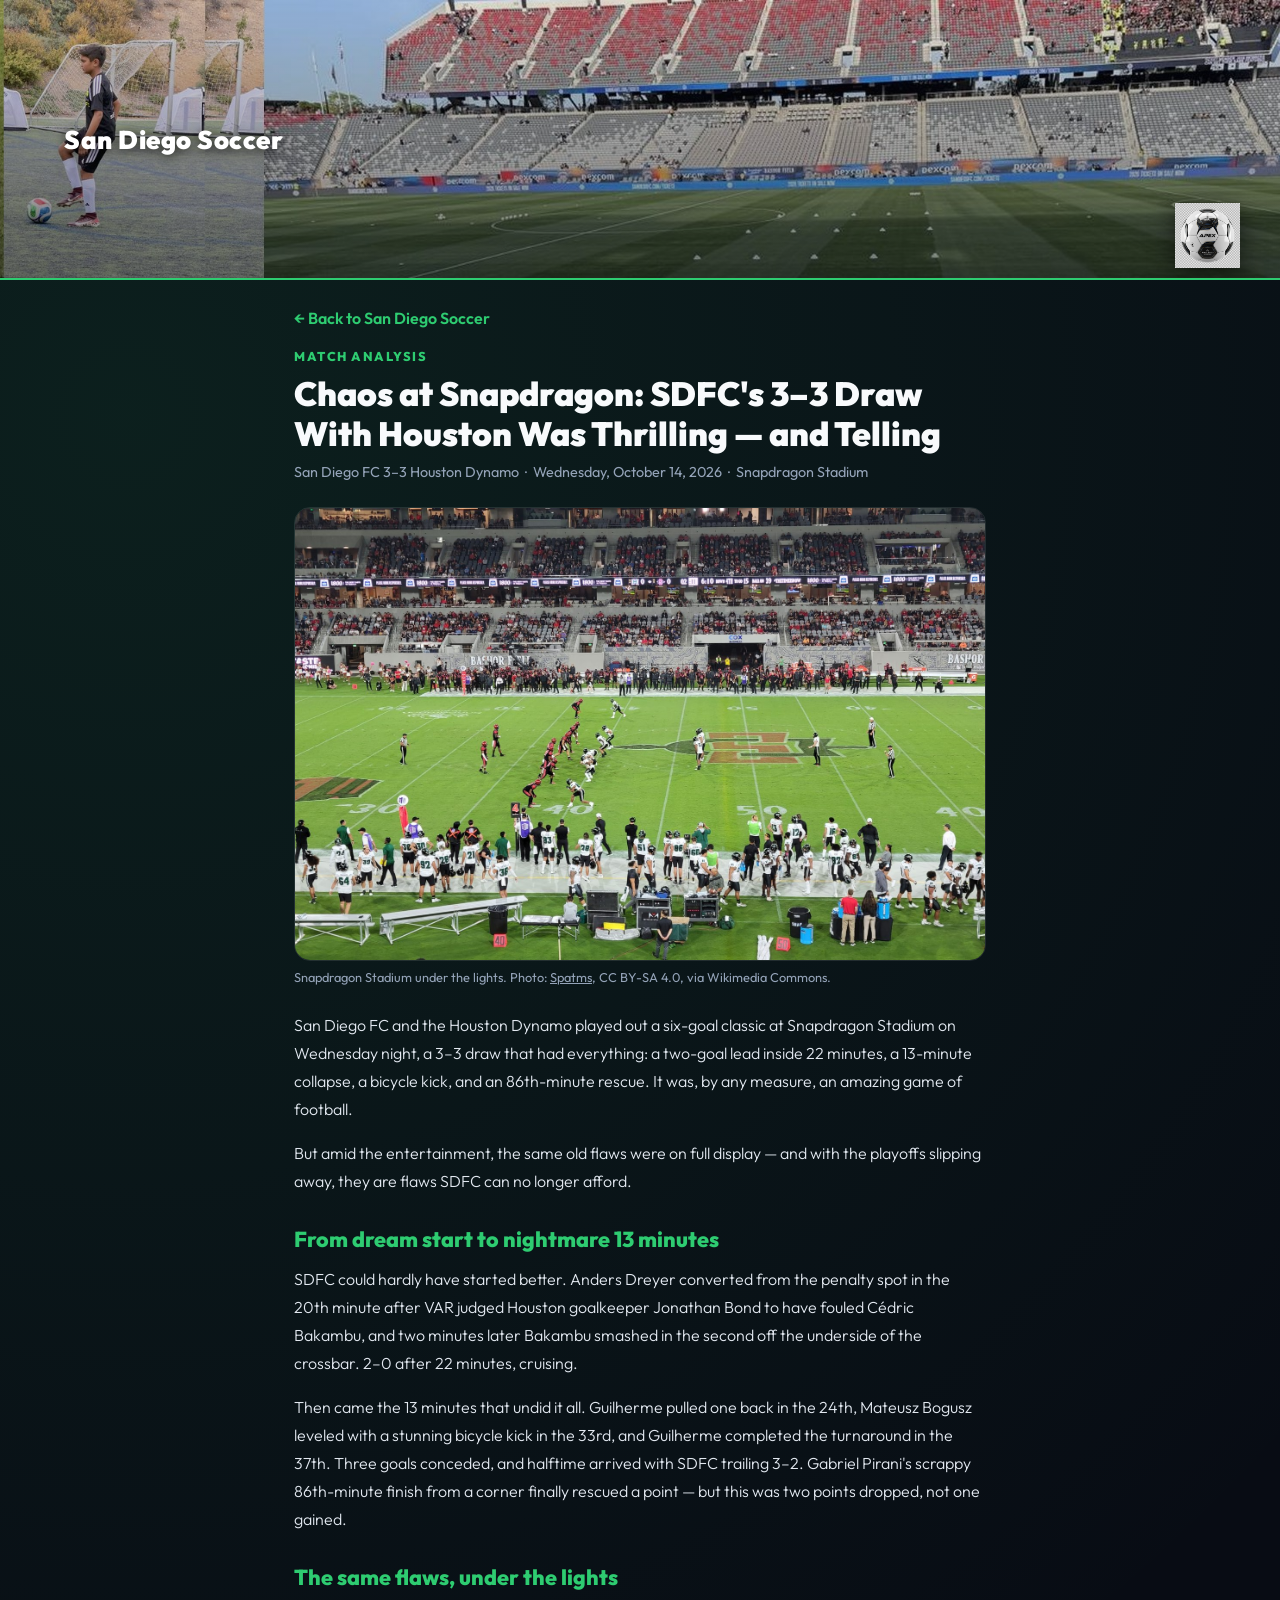
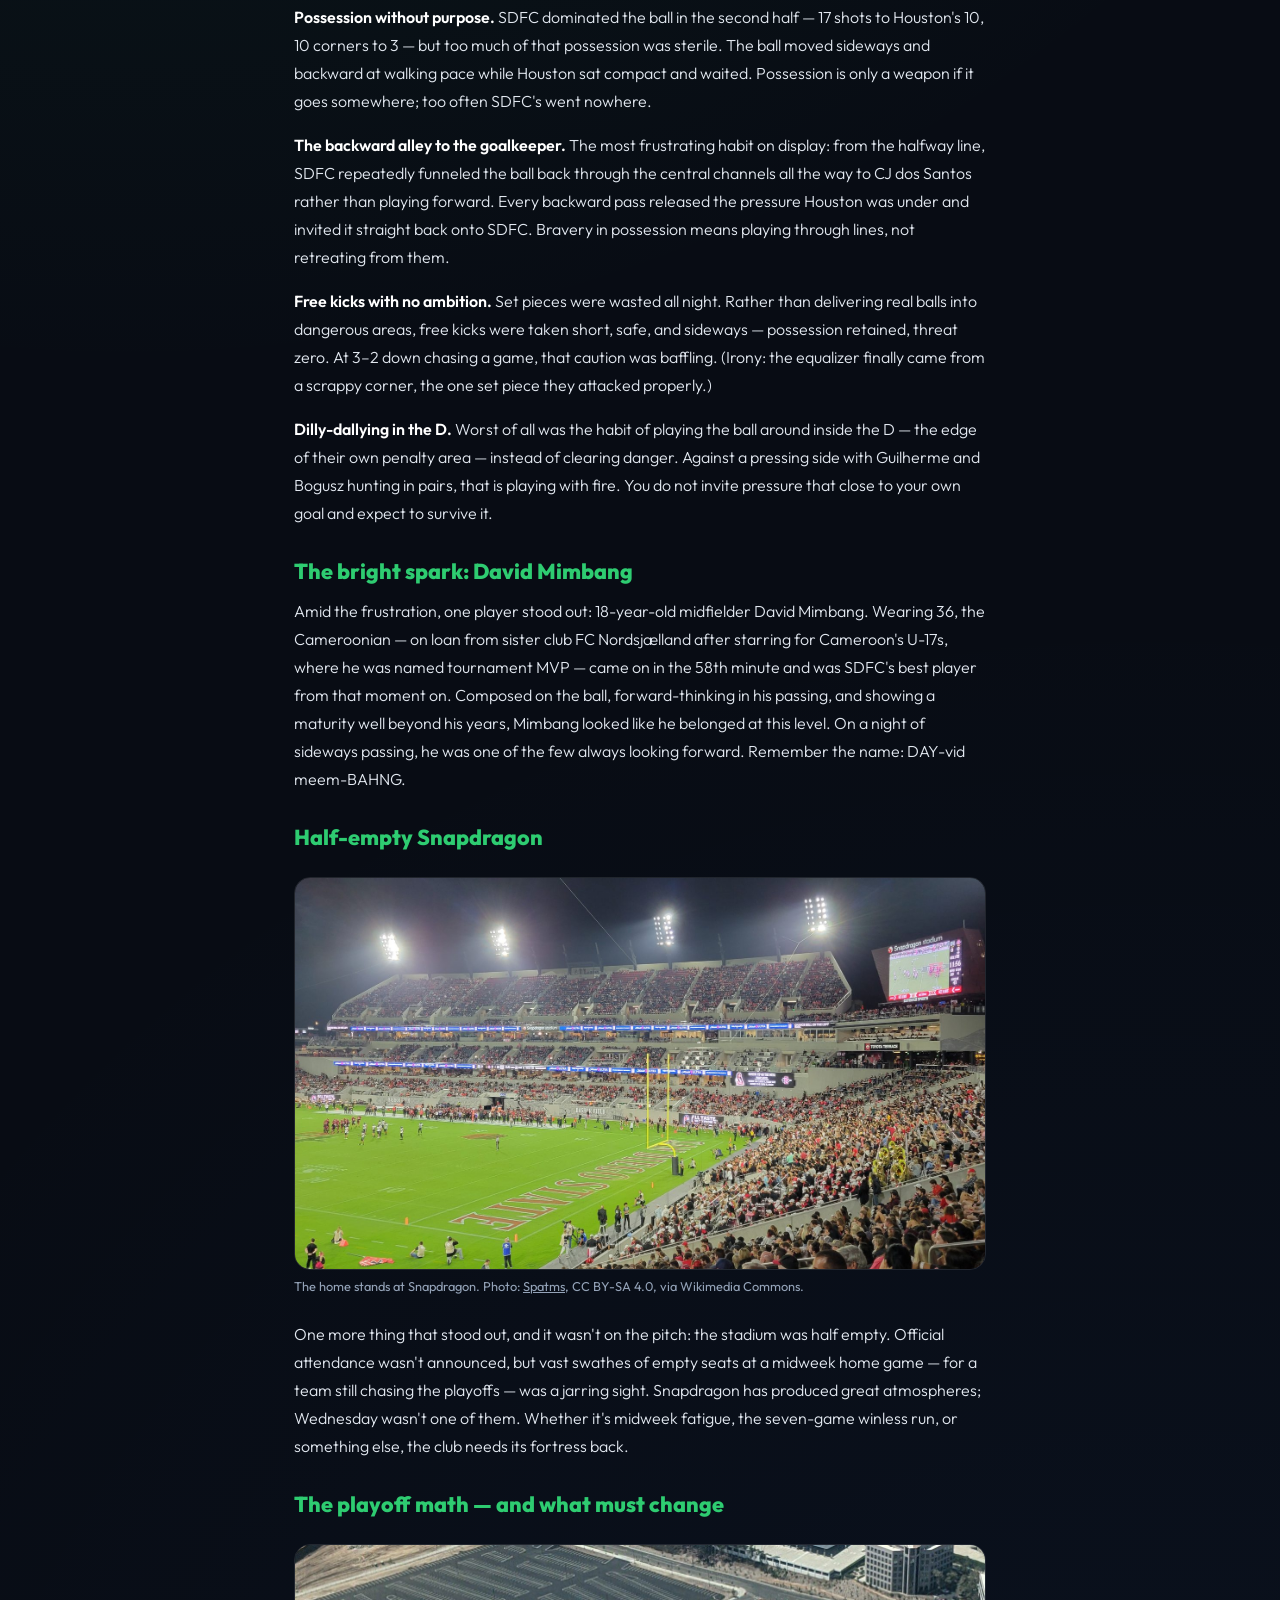
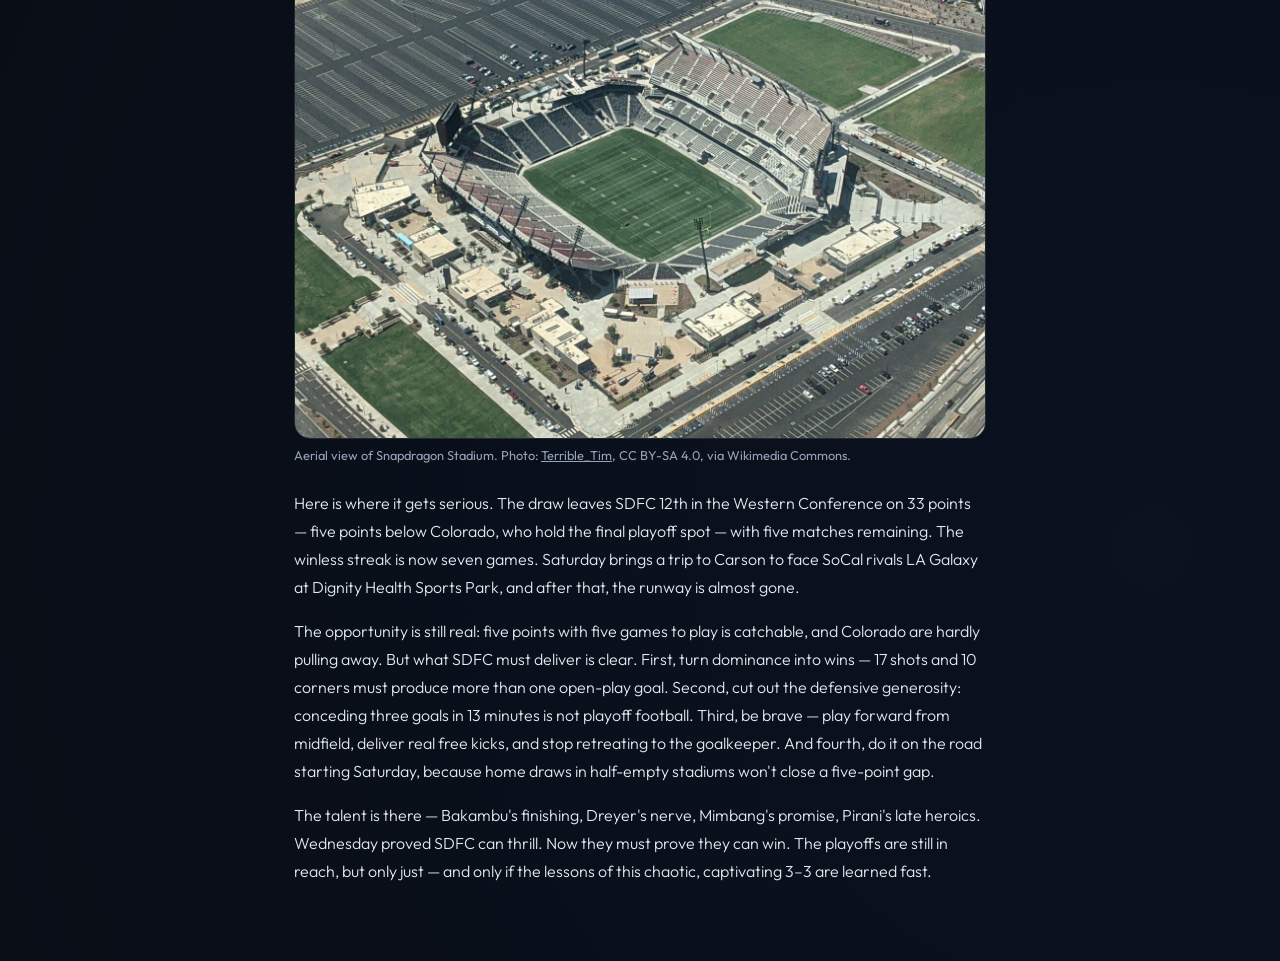
==== sdfc-houston-3-3.html @ 5e39ba10 "Add SDFC 3-3 Houston match analysis article + homepage news card" ====
<!DOCTYPE html>
<html lang="en">
<head>
    <meta charset="UTF-8">
    <meta name="viewport" content="width=device-width, initial-scale=1.0">
    <title>Chaos at Snapdragon: SDFC's 3–3 Draw With Houston Was Thrilling — and Telling | San Diego Soccer</title>
    <meta name="description" content="Analyst's take on San Diego FC's 3–3 draw with Houston Dynamo: the collapse, the flaws, David Mimbang's breakout, and what the playoff chase demands.">
    <meta property="og:title" content="Chaos at Snapdragon: SDFC's 3–3 Draw With Houston Was Thrilling — and Telling">
    <meta property="og:description" content="Six goals, a 13-minute collapse, a bicycle kick, an 86th-minute rescue — and the same old flaws. What SDFC must fix to keep the playoff dream alive.">
    <meta property="og:image" content="https://soccer.nepaliboy.com/sdfc-snapdragon-night.jpg">
    <meta property="og:url" content="https://soccer.nepaliboy.com/sdfc-houston-3-3.html">
    <meta property="og:type" content="article">
    <meta name="twitter:card" content="summary_large_image">
    <link rel="stylesheet" href="style.css?v=7">
    <link rel="preconnect" href="https://fonts.googleapis.com">
    <link rel="preconnect" href="https://fonts.gstatic.com" crossorigin>
    <link href="https://fonts.googleapis.com/css2?family=Outfit:wght@300;400;600;800;900&display=swap" rel="stylesheet">
    <style>
        .article-wrap { max-width: 820px; margin: 0 auto; padding: 28px 5% 60px; }
        .article-kicker { color: var(--primary); font-weight: 800; text-transform: uppercase; letter-spacing: 1.5px; font-size: 0.8rem; margin-bottom: 10px; }
        .article-wrap h1 { font-size: 2.1rem; font-weight: 900; line-height: 1.2; margin-bottom: 8px; }
        .article-meta { color: var(--text-dim); font-size: 0.9rem; margin-bottom: 24px; }
        .article-wrap h2 { font-size: 1.35rem; font-weight: 800; margin: 30px 0 12px; color: var(--primary); }
        .article-wrap p { line-height: 1.75; margin-bottom: 16px; color: #e2e8f0; font-weight: 300; }
        .article-wrap p strong { font-weight: 600; color: #fff; }
        .article-wrap figure { margin: 26px 0; }
        .article-wrap figure img { width: 100%; border-radius: 16px; border: 1px solid var(--glass-border); display: block; }
        .article-wrap figcaption { font-size: 0.8rem; color: var(--text-dim); margin-top: 8px; }
        .article-wrap figcaption a { color: var(--text-dim); }
        .back-link { display: inline-block; margin-bottom: 20px; color: var(--primary); text-decoration: none; font-weight: 600; }
        .back-link:hover { text-decoration: underline; }
        @media (max-width: 768px) { .article-wrap h1 { font-size: 1.5rem; } }
    </style>
</head>
<body>
    <header class="hero-header">
        <img src="banner-mashup-v5.jpg" alt="San Diego soccer" class="header-bg">
        <div class="header-overlay"></div>
        <div class="banner-title">San Diego Soccer</div>
        <img src="soccer_ball.png" alt="Soccer Ball" class="ball ball-1">
    </header>

    <main class="article-wrap">
        <a class="back-link" href="index.html">← Back to San Diego Soccer</a>
        <div class="article-kicker">Match Analysis</div>
        <h1>Chaos at Snapdragon: SDFC's 3–3 Draw With Houston Was Thrilling — and Telling</h1>
        <div class="article-meta">San Diego FC 3–3 Houston Dynamo &nbsp;·&nbsp; Wednesday, October 14, 2026 &nbsp;·&nbsp; Snapdragon Stadium</div>

        <figure>
            <img src="sdfc-snapdragon-night.jpg" alt="Snapdragon Stadium under the lights">
            <figcaption>Snapdragon Stadium under the lights. Photo: <a href="https://commons.wikimedia.org/wiki/User:Spatms">Spatms</a>, CC BY-SA 4.0, via Wikimedia Commons.</figcaption>
        </figure>

        <p>San Diego FC and the Houston Dynamo played out a six-goal classic at Snapdragon Stadium on Wednesday night, a 3–3 draw that had everything: a two-goal lead inside 22 minutes, a 13-minute collapse, a bicycle kick, and an 86th-minute rescue. It was, by any measure, an amazing game of football.</p>

        <p>But amid the entertainment, the same old flaws were on full display — and with the playoffs slipping away, they are flaws SDFC can no longer afford.</p>

        <h2>From dream start to nightmare 13 minutes</h2>

        <p>SDFC could hardly have started better. Anders Dreyer converted from the penalty spot in the 20th minute after VAR judged Houston goalkeeper Jonathan Bond to have fouled Cédric Bakambu, and two minutes later Bakambu smashed in the second off the underside of the crossbar. 2–0 after 22 minutes, cruising.</p>

        <p>Then came the 13 minutes that undid it all. Guilherme pulled one back in the 24th, Mateusz Bogusz leveled with a stunning bicycle kick in the 33rd, and Guilherme completed the turnaround in the 37th. Three goals conceded, and halftime arrived with SDFC trailing 3–2. Gabriel Pirani's scrappy 86th-minute finish from a corner finally rescued a point — but this was two points dropped, not one gained.</p>

        <h2>The same flaws, under the lights</h2>

        <p><strong>Possession without purpose.</strong> SDFC dominated the ball in the second half — 17 shots to Houston's 10, 10 corners to 3 — but too much of that possession was sterile. The ball moved sideways and backward at walking pace while Houston sat compact and waited. Possession is only a weapon if it goes somewhere; too often SDFC's went nowhere.</p>

        <p><strong>The backward alley to the goalkeeper.</strong> The most frustrating habit on display: from the halfway line, SDFC repeatedly funneled the ball back through the central channels all the way to CJ dos Santos rather than playing forward. Every backward pass released the pressure Houston was under and invited it straight back onto SDFC. Bravery in possession means playing through lines, not retreating from them.</p>

        <p><strong>Free kicks with no ambition.</strong> Set pieces were wasted all night. Rather than delivering real balls into dangerous areas, free kicks were taken short, safe, and sideways — possession retained, threat zero. At 3–2 down chasing a game, that caution was baffling. (Irony: the equalizer finally came from a scrappy corner, the one set piece they attacked properly.)</p>

        <p><strong>Dilly-dallying in the D.</strong> Worst of all was the habit of playing the ball around inside the D — the edge of their own penalty area — instead of clearing danger. Against a pressing side with Guilherme and Bogusz hunting in pairs, that is playing with fire. You do not invite pressure that close to your own goal and expect to survive it.</p>

        <h2>The bright spark: David Mimbang</h2>

        <p>Amid the frustration, one player stood out: 18-year-old midfielder David Mimbang. Wearing 36, the Cameroonian — on loan from sister club FC Nordsjælland after starring for Cameroon's U-17s, where he was named tournament MVP — came on in the 58th minute and was SDFC's best player from that moment on. Composed on the ball, forward-thinking in his passing, and showing a maturity well beyond his years, Mimbang looked like he belonged at this level. On a night of sideways passing, he was one of the few always looking forward. Remember the name: DAY-vid meem-BAHNG.</p>

        <h2>Half-empty Snapdragon</h2>

        <figure>
            <img src="sdfc-snapdragon-stands.jpg" alt="The home stands at Snapdragon Stadium">
            <figcaption>The home stands at Snapdragon. Photo: <a href="https://commons.wikimedia.org/wiki/User:Spatms">Spatms</a>, CC BY-SA 4.0, via Wikimedia Commons.</figcaption>
        </figure>

        <p>One more thing that stood out, and it wasn't on the pitch: the stadium was half empty. Official attendance wasn't announced, but vast swathes of empty seats at a midweek home game — for a team still chasing the playoffs — was a jarring sight. Snapdragon has produced great atmospheres; Wednesday wasn't one of them. Whether it's midweek fatigue, the seven-game winless run, or something else, the club needs its fortress back.</p>

        <h2>The playoff math — and what must change</h2>

        <figure>
            <img src="sdfc-snapdragon-aerial.jpg" alt="Aerial view of Snapdragon Stadium">
            <figcaption>Aerial view of Snapdragon Stadium. Photo: <a href="https://commons.wikimedia.org/wiki/User:Terrible_Tim">Terrible_Tim</a>, CC BY-SA 4.0, via Wikimedia Commons.</figcaption>
        </figure>

        <p>Here is where it gets serious. The draw leaves SDFC 12th in the Western Conference on 33 points — five points below Colorado, who hold the final playoff spot — with five matches remaining. The winless streak is now seven games. Saturday brings a trip to Carson to face SoCal rivals LA Galaxy at Dignity Health Sports Park, and after that, the runway is almost gone.</p>

        <p>The opportunity is still real: five points with five games to play is catchable, and Colorado are hardly pulling away. But what SDFC must deliver is clear. First, turn dominance into wins — 17 shots and 10 corners must produce more than one open-play goal. Second, cut out the defensive generosity: conceding three goals in 13 minutes is not playoff football. Third, be brave — play forward from midfield, deliver real free kicks, and stop retreating to the goalkeeper. And fourth, do it on the road starting Saturday, because home draws in half-empty stadiums won't close a five-point gap.</p>

        <p>The talent is there — Bakambu's finishing, Dreyer's nerve, Mimbang's promise, Pirani's late heroics. Wednesday proved SDFC can thrill. Now they must prove they can win. The playoffs are still in reach, but only just — and only if the lessons of this chaotic, captivating 3–3 are learned fast.</p>
    </main>
</body>
</html>
---- style.css ----
:root {
    --primary: #2ecc71;
    --primary-glow: rgba(46, 204, 113, 0.5);
    --secondary: #27ae60;
    --bg-dark: #080c14;
    --card-bg: rgba(30, 41, 59, 0.7);
    --glass-border: rgba(255, 255, 255, 0.1);
    --text-main: #f8fafc;
    --text-dim: #94a3b8;
    --accent: #3b82f6;
}

* {
    margin: 0;
    padding: 0;
    box-sizing: border-box;
}

body {
    font-family: 'Outfit', sans-serif;
    background-color: var(--bg-dark);
    background-image:
        radial-gradient(circle at 10% 10%, rgba(46, 204, 113, 0.1) 0%, transparent 40%),
        radial-gradient(circle at 90% 90%, rgba(59, 130, 246, 0.05) 0%, transparent 40%);
    color: var(--text-main);
    min-height: 100vh;
    overflow-x: hidden;
}

/* Scrollbar */
::-webkit-scrollbar { width: 8px; }
::-webkit-scrollbar-track { background: var(--bg-dark); }
::-webkit-scrollbar-thumb { background: #1e293b; border-radius: 10px; }
::-webkit-scrollbar-thumb:hover { background: #334155; }

/* ======== HEADER BANNER ======== */
.hero-header {
    height: 280px;
    position: relative;
    overflow: hidden;
    border-bottom: 2px solid var(--primary);
}

.banner-title {
    position: absolute;
    left: 5%;
    top: 50%;
    transform: translateY(-50%);
    z-index: 2;
    font-size: 1.6rem;
    font-weight: 900;
    color: #fff;
    text-shadow: 0 2px 12px rgba(0, 0, 0, 0.85);
    letter-spacing: 0.5px;
    margin: 0;
}

.header-bg {
    position: absolute;
    inset: 0;
    width: 100%;
    height: 100%;
    object-fit: cover;
    object-position: center 60%;
}

.header-overlay {
    position: absolute;
    inset: 0;
    background: linear-gradient(rgba(8, 12, 20, 0.1), rgba(8, 12, 20, 0.5));
    z-index: 1;
}

.ball {
    position: absolute;
    z-index: 5;
    pointer-events: none;
    filter: drop-shadow(0 4px 12px rgba(0, 0, 0, 0.6));
}

.ball-1 { width: 65px; height: 65px; bottom: 10px; right: 40px; }

/* ======== MAIN LAYOUT ======== */
main.container {
    display: grid;
    grid-template-columns: 300px 1fr 300px;
    gap: 20px;
    padding: 18px 5%;
    max-width: 1600px;
    margin: 0 auto;
}

.column {
    display: flex;
    flex-direction: column;
    gap: 14px;
}

.column-title {
    font-size: 0.9rem;
    font-weight: 600;
    text-transform: uppercase;
    color: var(--text-dim);
    letter-spacing: 1.5px;
    margin-bottom: 10px;
    display: flex;
    align-items: center;
    gap: 10px;
}

.column-title::after {
    content: '';
    flex: 1;
    height: 1px;
    background: var(--glass-border);
}

/* ======== NEWS ======== */
.news-subsection {
    margin-bottom: 16px;
}

.subsection-title {
    font-size: 0.8rem;
    font-weight: 800;
    color: var(--primary);
    text-transform: uppercase;
    margin-bottom: 12px;
    letter-spacing: 1px;
}

.news-list {
    display: flex;
    flex-direction: column;
    gap: 12px;
}

/* ======== FULL-WIDTH NEWS STRIPS ======== */
.global-news-section,
.transfer-news-section {
    max-width: 1600px;
    margin: 0 auto;
    padding: 4px 5% 24px;
}

.global-news-section .column-title,
.transfer-news-section .column-title {
    margin-bottom: 10px;
}

.global-news-grid,
.transfer-news-grid {
    display: grid;
    grid-template-columns: repeat(5, 1fr);
    gap: 12px;
}

@media (max-width: 1100px) {
    .global-news-grid,
    .transfer-news-grid {
        grid-template-columns: repeat(3, 1fr);
    }
}

@media (max-width: 768px) {
    .global-news-grid,
    .transfer-news-grid {
        grid-template-columns: 1fr 1fr;
    }
}

.news-card {
    display: block;
    text-decoration: none;
    color: inherit;
    background: var(--card-bg);
    border: 1px solid var(--glass-border);
    border-radius: 16px;
    padding: 15px;
    transition: all 0.3s ease;
    cursor: pointer;
}

.news-card:hover {
    transform: translateY(-4px);
    border-color: var(--primary);
    background: rgba(30, 41, 59, 0.9);
}

.news-date {
    font-size: 0.7rem;
    color: var(--primary);
    font-weight: 600;
    margin-bottom: 4px;
}

.news-headline {
    font-size: 0.95rem;
    font-weight: 600;
    line-height: 1.4;
}

/* ======== FEATURED PICTURE ======== */
.featured-section {
    position: relative;
}

.picture-of-the-week-container {
    background: var(--card-bg);
    border: 1px solid var(--glass-border);
    border-radius: 24px;
    overflow: hidden;
    position: relative;
    box-shadow: 0 20px 40px rgba(0,0,0,0.4);
}

.picture-of-the-week-container::before {
    content: '';
    position: absolute;
    inset: 0;
    box-shadow: inset 0 0 100px rgba(0,0,0,0.5);
    z-index: 1;
    pointer-events: none;
}

.featured-img {
    width: 100%;
    height: 500px;
    object-fit: cover;
    display: block;
    transition: transform 0.5s ease;
}

.picture-of-the-week-container:hover .featured-img {
    transform: scale(1.05);
}

.featured-overlay {
    position: absolute;
    bottom: 0;
    left: 0;
    right: 0;
    padding: 40px;
    background: linear-gradient(transparent, rgba(0,0,0,0.8));
    z-index: 2;
}

.featured-label {
    background: var(--primary);
    color: #000;
    padding: 4px 12px;
    border-radius: 4px;
    font-size: 0.75rem;
    font-weight: 800;
    text-transform: uppercase;
    display: inline-block;
    margin-bottom: 10px;
}

.featured-title {
    font-size: 1.7rem;
    font-weight: 900;
    margin-bottom: 5px;
}

.featured-date {
    font-size: 0.85rem;
    opacity: 0.75;
    margin-top: 4px;
}

/* ======== GALLERY ======== */
.gallery-grid {
    display: grid;
    grid-template-columns: repeat(2, 1fr);
    gap: 12px;
}

.thumb {
    width: 100%;
    aspect-ratio: 1;
    border-radius: 12px;
    object-fit: cover;
    border: 1px solid var(--glass-border);
    cursor: pointer;
    transition: all 0.3s ease;
}

.thumb:hover {
    border-color: var(--primary);
    transform: scale(0.95);
}

.upload-section {
    margin-top: 10px;
}

.btn-upload {
    width: 100%;
    padding: 10px;
    background: linear-gradient(135deg, var(--primary), var(--secondary));
    border: none;
    border-radius: 12px;
    color: #fff;
    font-weight: 700;
    font-size: 0.85rem;
    font-family: 'Outfit', sans-serif;
    cursor: pointer;
    display: flex;
    align-items: center;
    justify-content: center;
    gap: 10px;
    transition: all 0.3s ease;
    box-shadow: 0 10px 20px var(--primary-glow);
}

.btn-upload:hover {
    transform: translateY(-2px);
    box-shadow: 0 15px 30px var(--primary-glow);
}

.btn-upload:active {
    transform: translateY(0);
}

/* ======== MODAL ======== */
.modal {
    display: none;
    position: fixed;
    inset: 0;
    background: rgba(0, 0, 0, 0.8);
    backdrop-filter: blur(8px);
    z-index: 1000;
    align-items: center;
    justify-content: center;
}

.modal-content {
    background: #1e293b;
    border: 1px solid var(--glass-border);
    border-radius: 24px;
    padding: 40px;
    width: 90%;
    max-width: 400px;
    text-align: center;
}

.modal-title {
    font-size: 1.5rem;
    font-weight: 800;
    margin-bottom: 10px;
}

.modal-desc {
    color: var(--text-dim);
    margin-bottom: 30px;
}

/* Verification Slider */
.verify-container {
    width: 100%;
    height: 60px;
    background: #0f172a;
    border-radius: 30px;
    position: relative;
    overflow: hidden;
    border: 1px solid var(--glass-border);
}

.verify-text {
    position: absolute;
    width: 100%;
    height: 100%;
    display: flex;
    align-items: center;
    justify-content: center;
    font-size: 0.9rem;
    color: var(--text-dim);
    pointer-events: none;
    z-index: 1;
}

.verify-handle {
    width: 50px;
    height: 50px;
    background: var(--primary);
    border-radius: 25px;
    position: absolute;
    top: 5px;
    left: 5px;
    cursor: grab;
    display: flex;
    align-items: center;
    justify-content: center;
    z-index: 2;
    transition: box-shadow 0.3s;
}

.verify-handle::after {
    content: '→';
    font-size: 1.5rem;
    color: #000;
}

.verify-handle:active {
    cursor: grabbing;
}

.verify-fill {
    position: absolute;
    height: 100%;
    background: rgba(46, 204, 113, 0.2);
    left: 0;
    top: 0;
    z-index: 0;
}

/* ======== RESPONSIVE ======== */
@media (max-width: 1100px) {
    main.container {
        grid-template-columns: 1fr 1fr;
    }
    .column:nth-child(3) {
        grid-column: span 2;
    }
}

@media (max-width: 768px) {
    main.container {
        grid-template-columns: 1fr;
    }
    .column:nth-child(3) {
        grid-column: span 1;
    }
    .featured-title {
        font-size: 1.25rem;
    }
    .hero-header {
        height: 150px;
    }
}
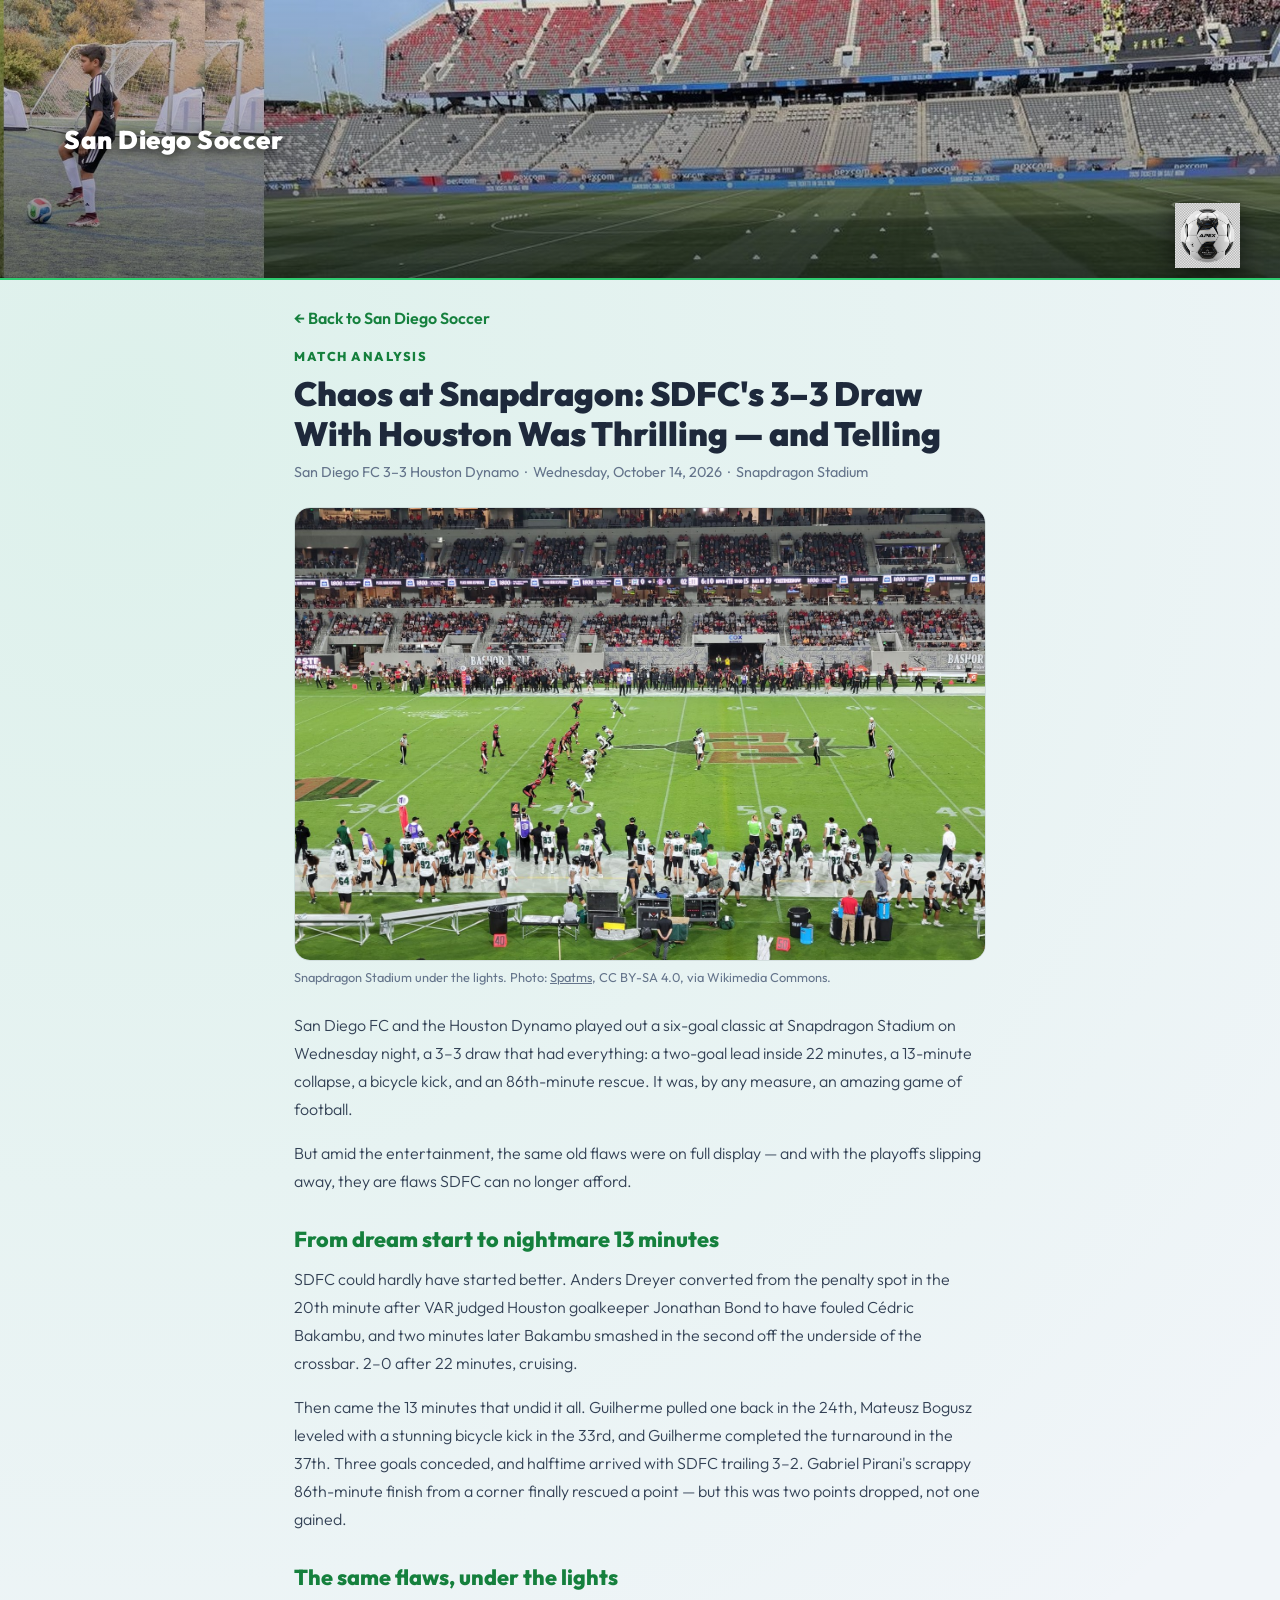
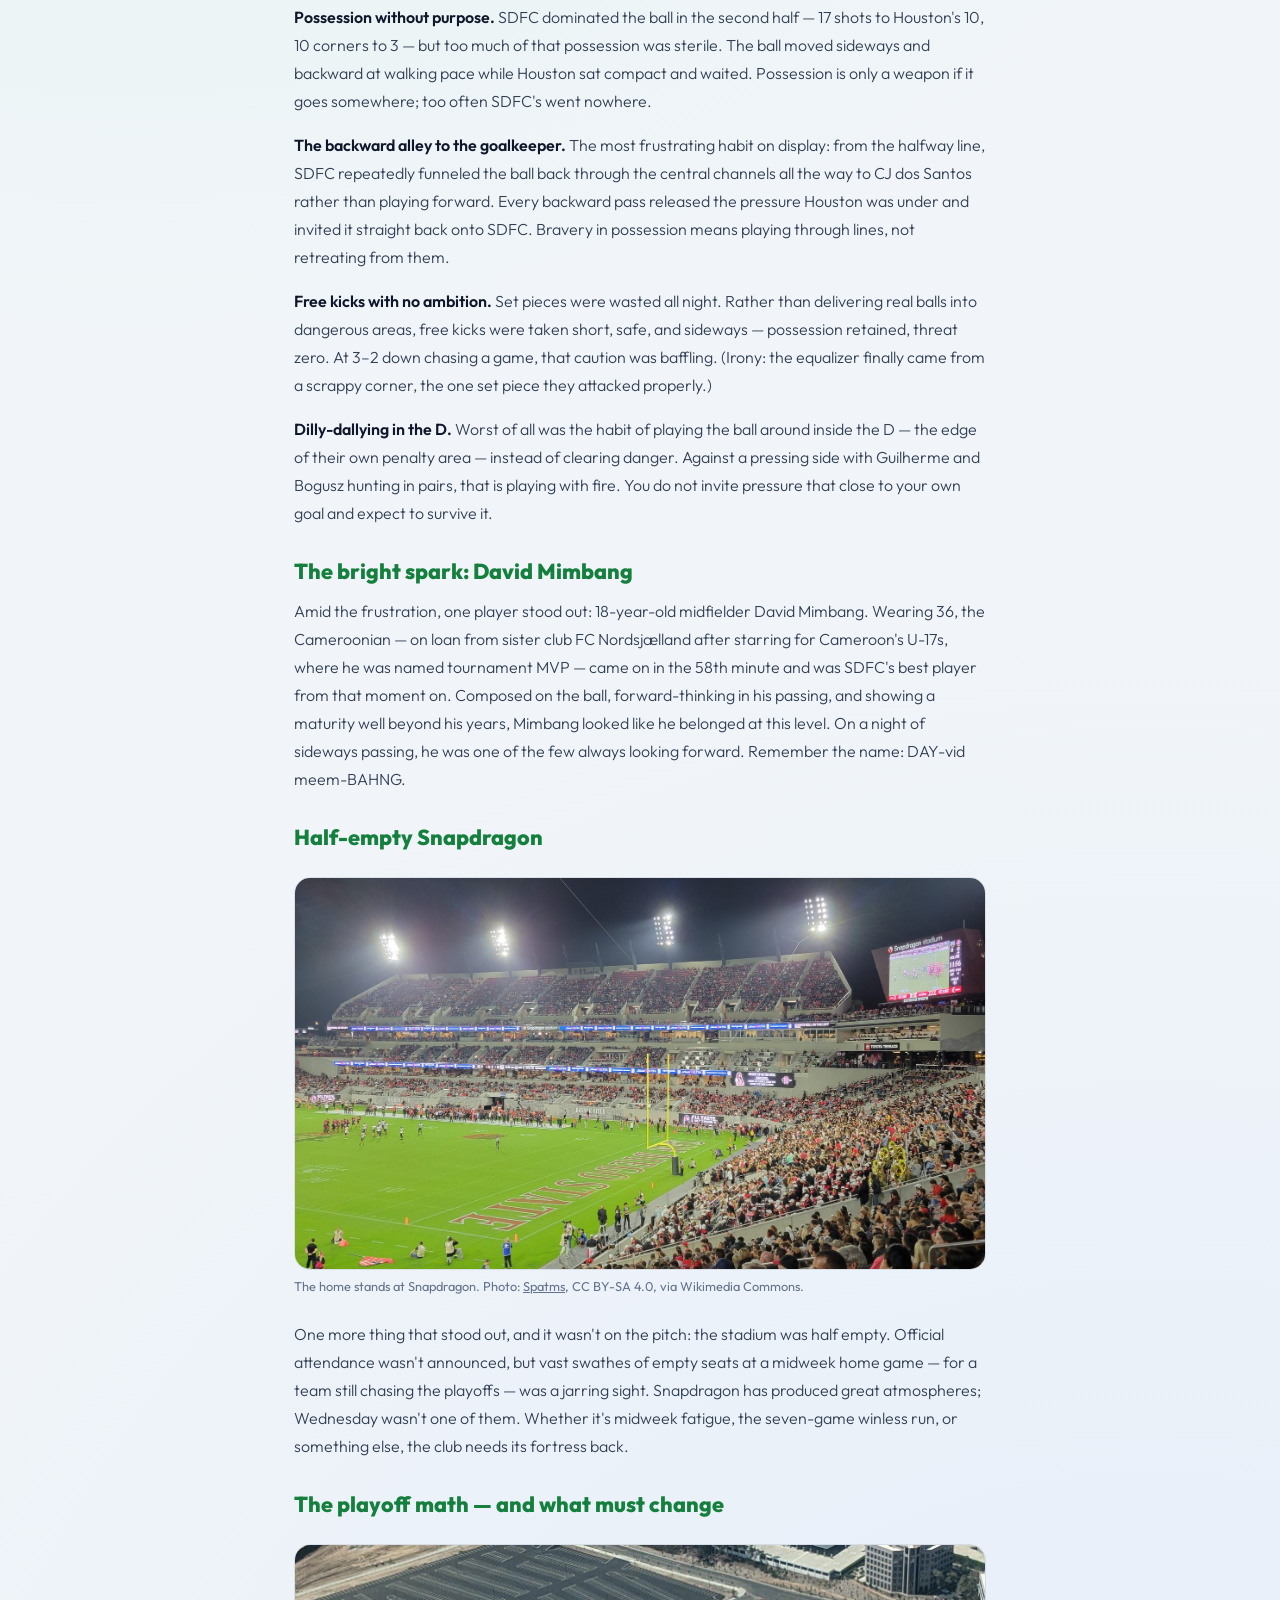
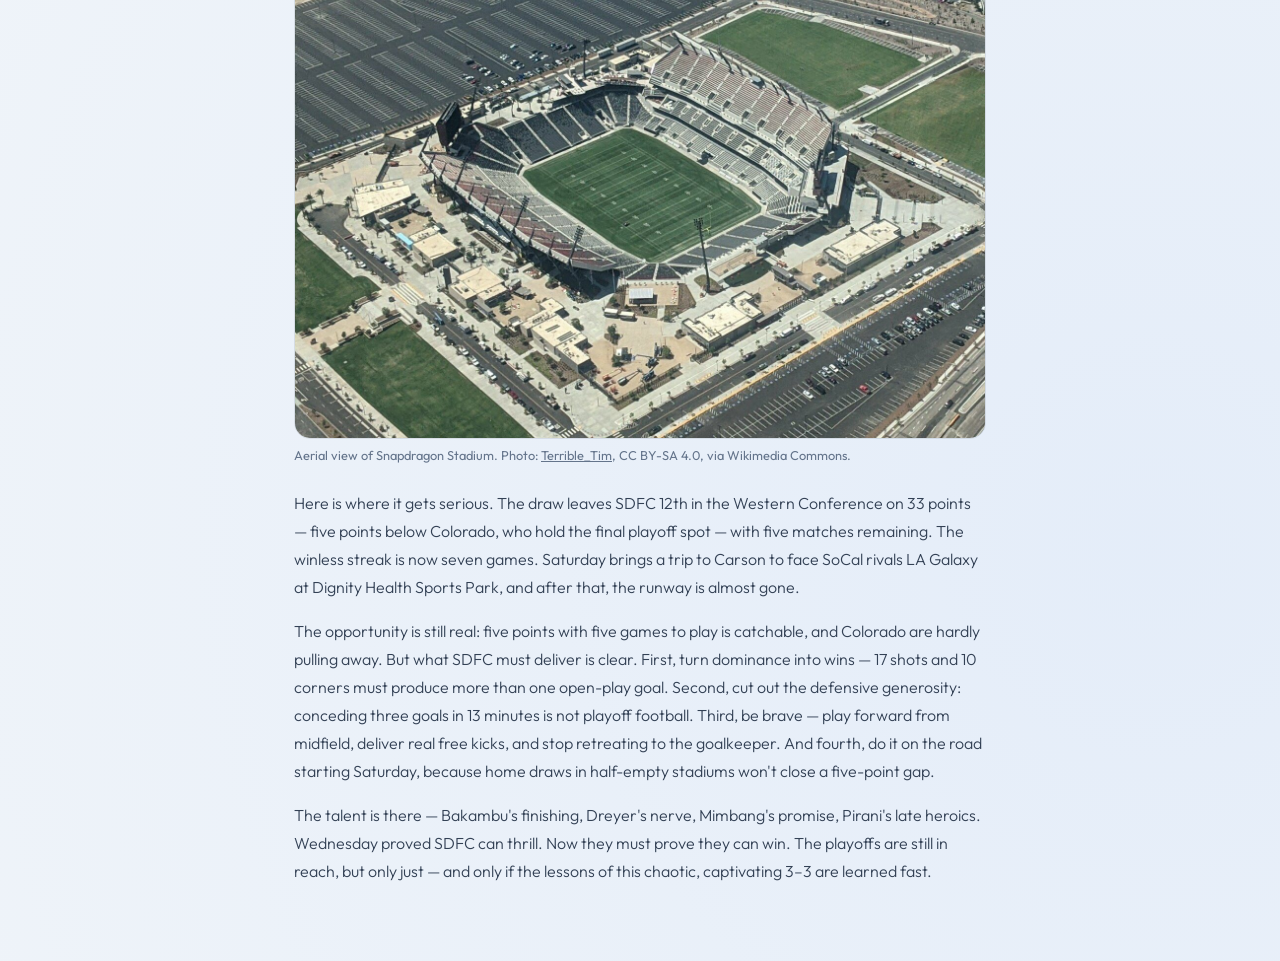
==== commit 5a8ca890: "Light theme refresh + Analysis section featuring SDFC-Houston article" ====
--- a/sdfc-houston-3-3.html
+++ b/sdfc-houston-3-3.html
@@ -17,17 +17,17 @@
     <link href="https://fonts.googleapis.com/css2?family=Outfit:wght@300;400;600;800;900&display=swap" rel="stylesheet">
     <style>
         .article-wrap { max-width: 820px; margin: 0 auto; padding: 28px 5% 60px; }
-        .article-kicker { color: var(--primary); font-weight: 800; text-transform: uppercase; letter-spacing: 1.5px; font-size: 0.8rem; margin-bottom: 10px; }
+        .article-kicker { color: var(--primary-dark); font-weight: 800; text-transform: uppercase; letter-spacing: 1.5px; font-size: 0.8rem; margin-bottom: 10px; }
         .article-wrap h1 { font-size: 2.1rem; font-weight: 900; line-height: 1.2; margin-bottom: 8px; }
         .article-meta { color: var(--text-dim); font-size: 0.9rem; margin-bottom: 24px; }
-        .article-wrap h2 { font-size: 1.35rem; font-weight: 800; margin: 30px 0 12px; color: var(--primary); }
-        .article-wrap p { line-height: 1.75; margin-bottom: 16px; color: #e2e8f0; font-weight: 300; }
-        .article-wrap p strong { font-weight: 600; color: #fff; }
+        .article-wrap h2 { font-size: 1.35rem; font-weight: 800; margin: 30px 0 12px; color: var(--primary-dark); }
+        .article-wrap p { line-height: 1.75; margin-bottom: 16px; color: #334155; font-weight: 300; }
+        .article-wrap p strong { font-weight: 600; color: #0f172a; }
         .article-wrap figure { margin: 26px 0; }
         .article-wrap figure img { width: 100%; border-radius: 16px; border: 1px solid var(--glass-border); display: block; }
         .article-wrap figcaption { font-size: 0.8rem; color: var(--text-dim); margin-top: 8px; }
         .article-wrap figcaption a { color: var(--text-dim); }
-        .back-link { display: inline-block; margin-bottom: 20px; color: var(--primary); text-decoration: none; font-weight: 600; }
+        .back-link { display: inline-block; margin-bottom: 20px; color: var(--primary-dark); text-decoration: none; font-weight: 600; }
         .back-link:hover { text-decoration: underline; }
         @media (max-width: 768px) { .article-wrap h1 { font-size: 1.5rem; } }
     </style>
--- a/style.css
+++ b/style.css
@@ -1,12 +1,14 @@
 :root {
     --primary: #2ecc71;
-    --primary-glow: rgba(46, 204, 113, 0.5);
+    --primary-dark: #15803d;
+    --primary-glow: rgba(46, 204, 113, 0.35);
     --secondary: #27ae60;
-    --bg-dark: #080c14;
-    --card-bg: rgba(30, 41, 59, 0.7);
-    --glass-border: rgba(255, 255, 255, 0.1);
-    --text-main: #f8fafc;
-    --text-dim: #94a3b8;
+    --bg-dark: #f1f5f9;
+    --card-bg: #ffffff;
+    --card-shadow: 0 2px 10px rgba(15, 23, 42, 0.07);
+    --glass-border: rgba(15, 23, 42, 0.09);
+    --text-main: #1e293b;
+    --text-dim: #64748b;
     --accent: #3b82f6;
 }
 
@@ -20,8 +22,8 @@
     font-family: 'Outfit', sans-serif;
     background-color: var(--bg-dark);
     background-image:
-        radial-gradient(circle at 10% 10%, rgba(46, 204, 113, 0.1) 0%, transparent 40%),
-        radial-gradient(circle at 90% 90%, rgba(59, 130, 246, 0.05) 0%, transparent 40%);
+        radial-gradient(circle at 10% 10%, rgba(46, 204, 113, 0.10) 0%, transparent 40%),
+        radial-gradient(circle at 90% 90%, rgba(59, 130, 246, 0.07) 0%, transparent 40%);
     color: var(--text-main);
     min-height: 100vh;
     overflow-x: hidden;
@@ -30,8 +32,8 @@
 /* Scrollbar */
 ::-webkit-scrollbar { width: 8px; }
 ::-webkit-scrollbar-track { background: var(--bg-dark); }
-::-webkit-scrollbar-thumb { background: #1e293b; border-radius: 10px; }
-::-webkit-scrollbar-thumb:hover { background: #334155; }
+::-webkit-scrollbar-thumb { background: #cbd5e1; border-radius: 10px; }
+::-webkit-scrollbar-thumb:hover { background: #94a3b8; }
 
 /* ======== HEADER BANNER ======== */
 .hero-header {
@@ -123,7 +125,7 @@
 .subsection-title {
     font-size: 0.8rem;
     font-weight: 800;
-    color: var(--primary);
+    color: var(--primary-dark);
     text-transform: uppercase;
     margin-bottom: 12px;
     letter-spacing: 1px;
@@ -177,6 +179,7 @@
     border: 1px solid var(--glass-border);
     border-radius: 16px;
     padding: 15px;
+    box-shadow: var(--card-shadow);
     transition: all 0.3s ease;
     cursor: pointer;
 }
@@ -184,12 +187,13 @@
 .news-card:hover {
     transform: translateY(-4px);
     border-color: var(--primary);
-    background: rgba(30, 41, 59, 0.9);
+    background: #f8fafc;
+    box-shadow: 0 10px 24px rgba(15, 23, 42, 0.10);
 }
 
 .news-date {
     font-size: 0.7rem;
-    color: var(--primary);
+    color: var(--primary-dark);
     font-weight: 600;
     margin-bottom: 4px;
 }
@@ -211,7 +215,7 @@
     border-radius: 24px;
     overflow: hidden;
     position: relative;
-    box-shadow: 0 20px 40px rgba(0,0,0,0.4);
+    box-shadow: var(--card-shadow);
 }
 
 .picture-of-the-week-container::before {
@@ -336,13 +340,14 @@
 }
 
 .modal-content {
-    background: #1e293b;
+    background: #ffffff;
     border: 1px solid var(--glass-border);
     border-radius: 24px;
     padding: 40px;
     width: 90%;
     max-width: 400px;
     text-align: center;
+    box-shadow: 0 24px 60px rgba(15, 23, 42, 0.18);
 }
 
 .modal-title {
@@ -360,7 +365,7 @@
 .verify-container {
     width: 100%;
     height: 60px;
-    background: #0f172a;
+    background: #e2e8f0;
     border-radius: 30px;
     position: relative;
     overflow: hidden;
@@ -415,6 +420,58 @@
     z-index: 0;
 }
 
+/* ======== ANALYSIS FEATURE ======== */
+.analysis-card {
+    display: block;
+    text-decoration: none;
+    color: inherit;
+    background: var(--card-bg);
+    border: 1px solid var(--glass-border);
+    border-radius: 20px;
+    overflow: hidden;
+    box-shadow: var(--card-shadow);
+    transition: all 0.3s ease;
+    cursor: pointer;
+}
+
+.analysis-card:hover {
+    transform: translateY(-4px);
+    border-color: var(--primary);
+    box-shadow: 0 14px 30px rgba(15, 23, 42, 0.12);
+}
+
+.analysis-card img {
+    width: 100%;
+    height: 230px;
+    object-fit: cover;
+    display: block;
+}
+
+.analysis-body {
+    padding: 16px 18px 18px;
+}
+
+.analysis-headline {
+    font-size: 1.05rem;
+    font-weight: 800;
+    line-height: 1.35;
+    margin: 6px 0 8px;
+}
+
+.analysis-tease {
+    font-size: 0.9rem;
+    color: var(--text-dim);
+    line-height: 1.55;
+}
+
+.analysis-cta {
+    display: inline-block;
+    margin-top: 10px;
+    font-size: 0.85rem;
+    font-weight: 700;
+    color: var(--primary-dark);
+}
+
 /* ======== RESPONSIVE ======== */
 @media (max-width: 1100px) {
     main.container {
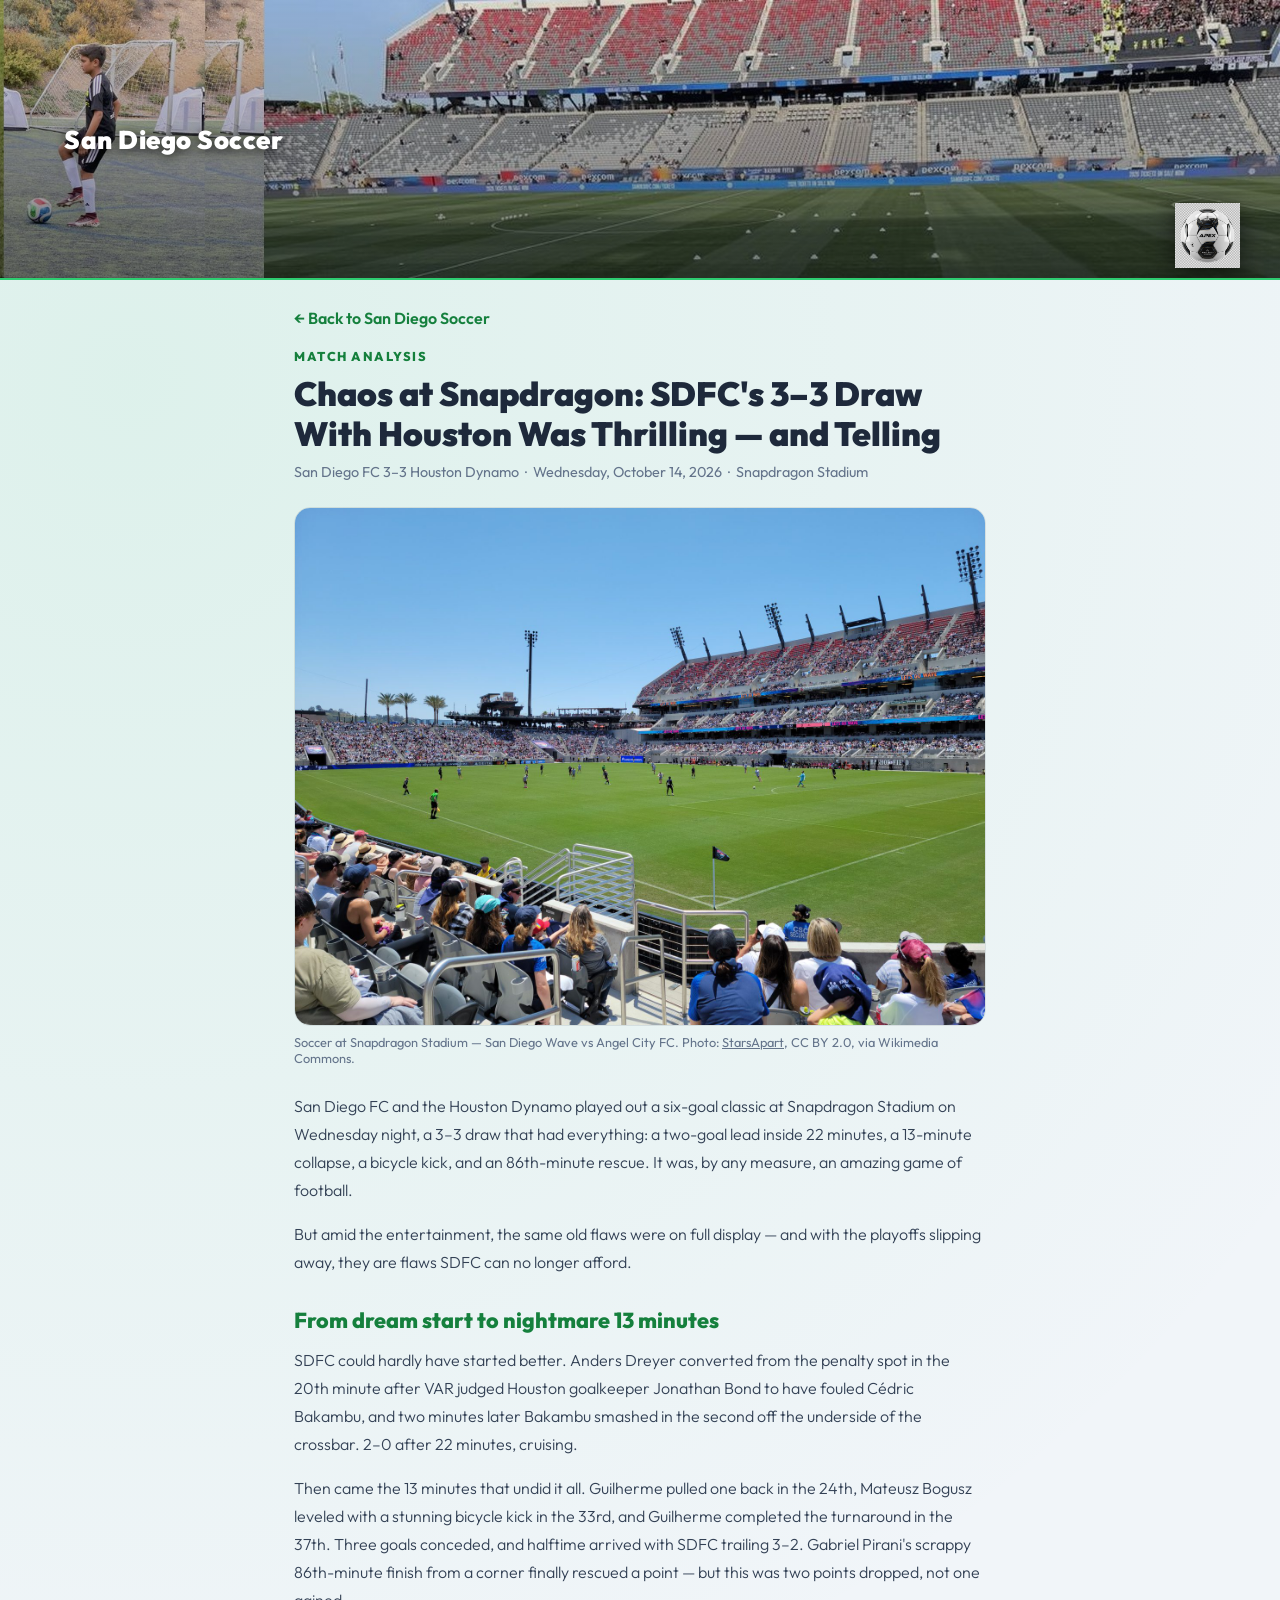
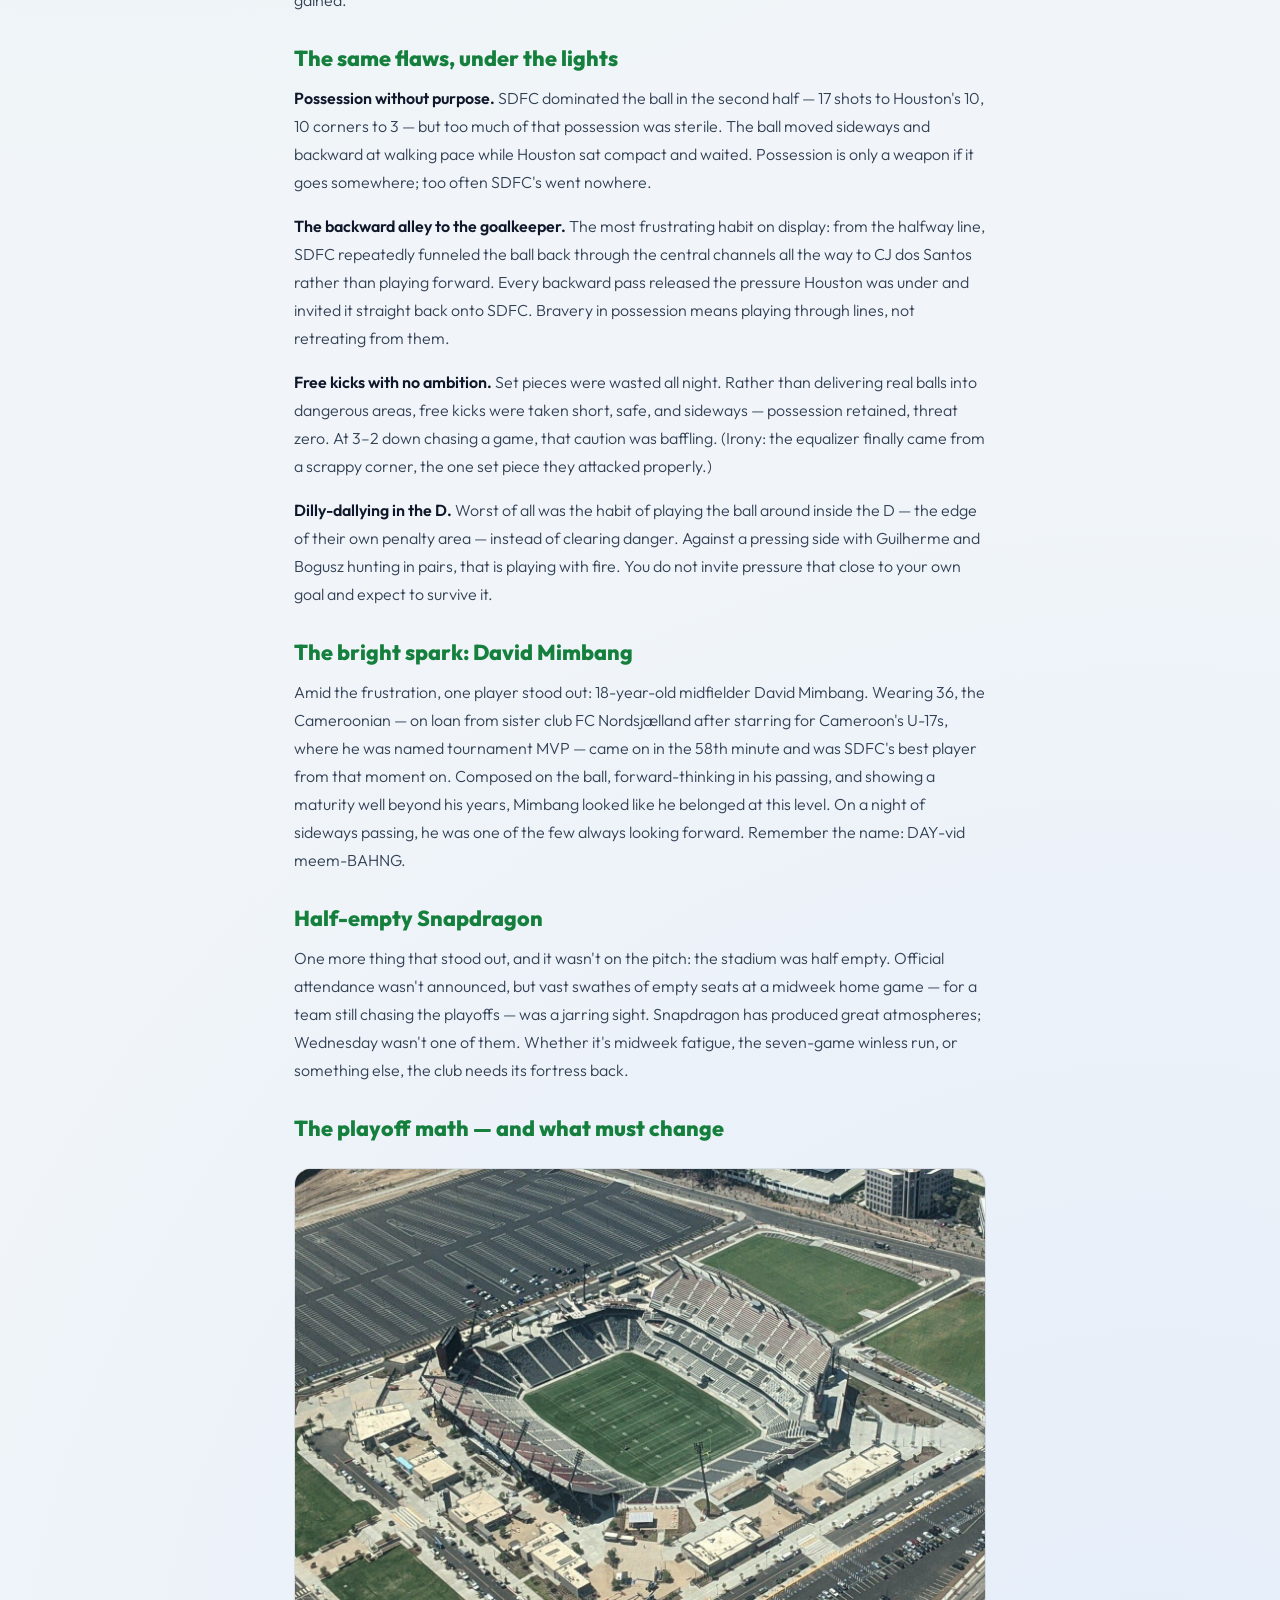
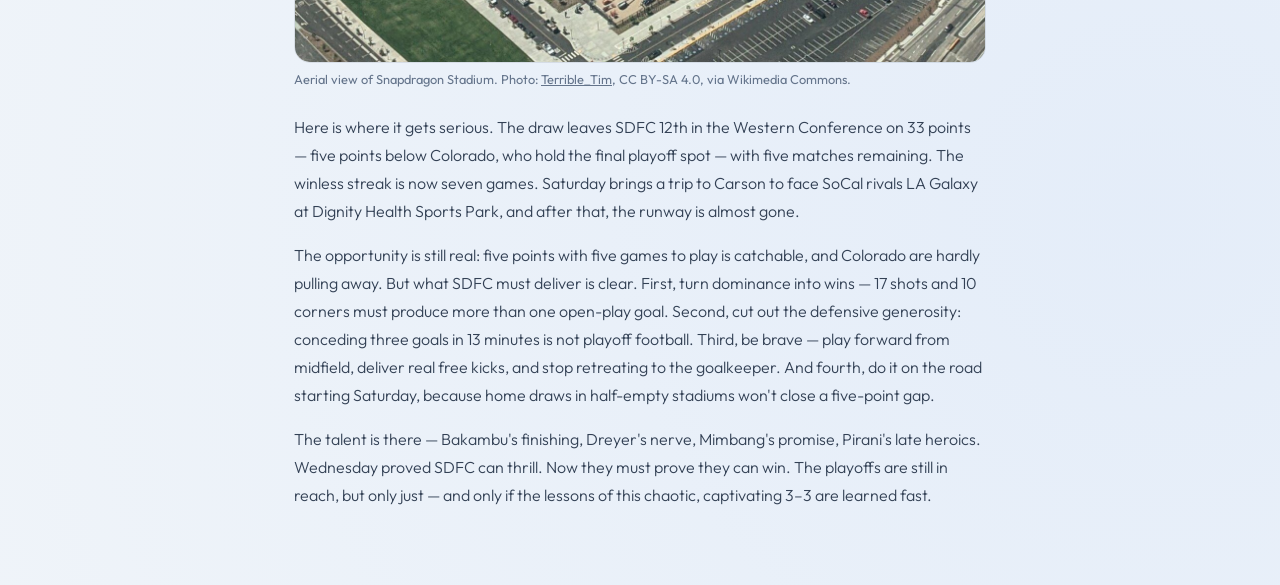
==== commit 9d50c04d: "Replace American-football photos with real soccer match photo" ====
--- a/sdfc-houston-3-3.html
+++ b/sdfc-houston-3-3.html
@@ -7,7 +7,7 @@
     <meta name="description" content="Analyst's take on San Diego FC's 3–3 draw with Houston Dynamo: the collapse, the flaws, David Mimbang's breakout, and what the playoff chase demands.">
     <meta property="og:title" content="Chaos at Snapdragon: SDFC's 3–3 Draw With Houston Was Thrilling — and Telling">
     <meta property="og:description" content="Six goals, a 13-minute collapse, a bicycle kick, an 86th-minute rescue — and the same old flaws. What SDFC must fix to keep the playoff dream alive.">
-    <meta property="og:image" content="https://soccer.nepaliboy.com/sdfc-snapdragon-night.jpg">
+    <meta property="og:image" content="https://soccer.nepaliboy.com/sdfc-snapdragon-soccer.jpg">
     <meta property="og:url" content="https://soccer.nepaliboy.com/sdfc-houston-3-3.html">
     <meta property="og:type" content="article">
     <meta name="twitter:card" content="summary_large_image">
@@ -47,8 +47,8 @@
         <div class="article-meta">San Diego FC 3–3 Houston Dynamo &nbsp;·&nbsp; Wednesday, October 14, 2026 &nbsp;·&nbsp; Snapdragon Stadium</div>
 
         <figure>
-            <img src="sdfc-snapdragon-night.jpg" alt="Snapdragon Stadium under the lights">
-            <figcaption>Snapdragon Stadium under the lights. Photo: <a href="https://commons.wikimedia.org/wiki/User:Spatms">Spatms</a>, CC BY-SA 4.0, via Wikimedia Commons.</figcaption>
+            <img src="sdfc-snapdragon-soccer.jpg" alt="Soccer match at Snapdragon Stadium">
+            <figcaption>Soccer at Snapdragon Stadium — San Diego Wave vs Angel City FC. Photo: <a href="https://commons.wikimedia.org/wiki/User:StarsApart">StarsApart</a>, CC BY 2.0, via Wikimedia Commons.</figcaption>
         </figure>
 
         <p>San Diego FC and the Houston Dynamo played out a six-goal classic at Snapdragon Stadium on Wednesday night, a 3–3 draw that had everything: a two-goal lead inside 22 minutes, a 13-minute collapse, a bicycle kick, and an 86th-minute rescue. It was, by any measure, an amazing game of football.</p>
@@ -77,11 +77,6 @@
 
         <h2>Half-empty Snapdragon</h2>
 
-        <figure>
-            <img src="sdfc-snapdragon-stands.jpg" alt="The home stands at Snapdragon Stadium">
-            <figcaption>The home stands at Snapdragon. Photo: <a href="https://commons.wikimedia.org/wiki/User:Spatms">Spatms</a>, CC BY-SA 4.0, via Wikimedia Commons.</figcaption>
-        </figure>
-
         <p>One more thing that stood out, and it wasn't on the pitch: the stadium was half empty. Official attendance wasn't announced, but vast swathes of empty seats at a midweek home game — for a team still chasing the playoffs — was a jarring sight. Snapdragon has produced great atmospheres; Wednesday wasn't one of them. Whether it's midweek fatigue, the seven-game winless run, or something else, the club needs its fortress back.</p>
 
         <h2>The playoff math — and what must change</h2>
--- a/style.css
+++ b/style.css
@@ -427,6 +427,7 @@
     color: inherit;
     background: var(--card-bg);
     border: 1px solid var(--glass-border);
+    border-top: 4px solid var(--primary);
     border-radius: 20px;
     overflow: hidden;
     box-shadow: var(--card-shadow);
